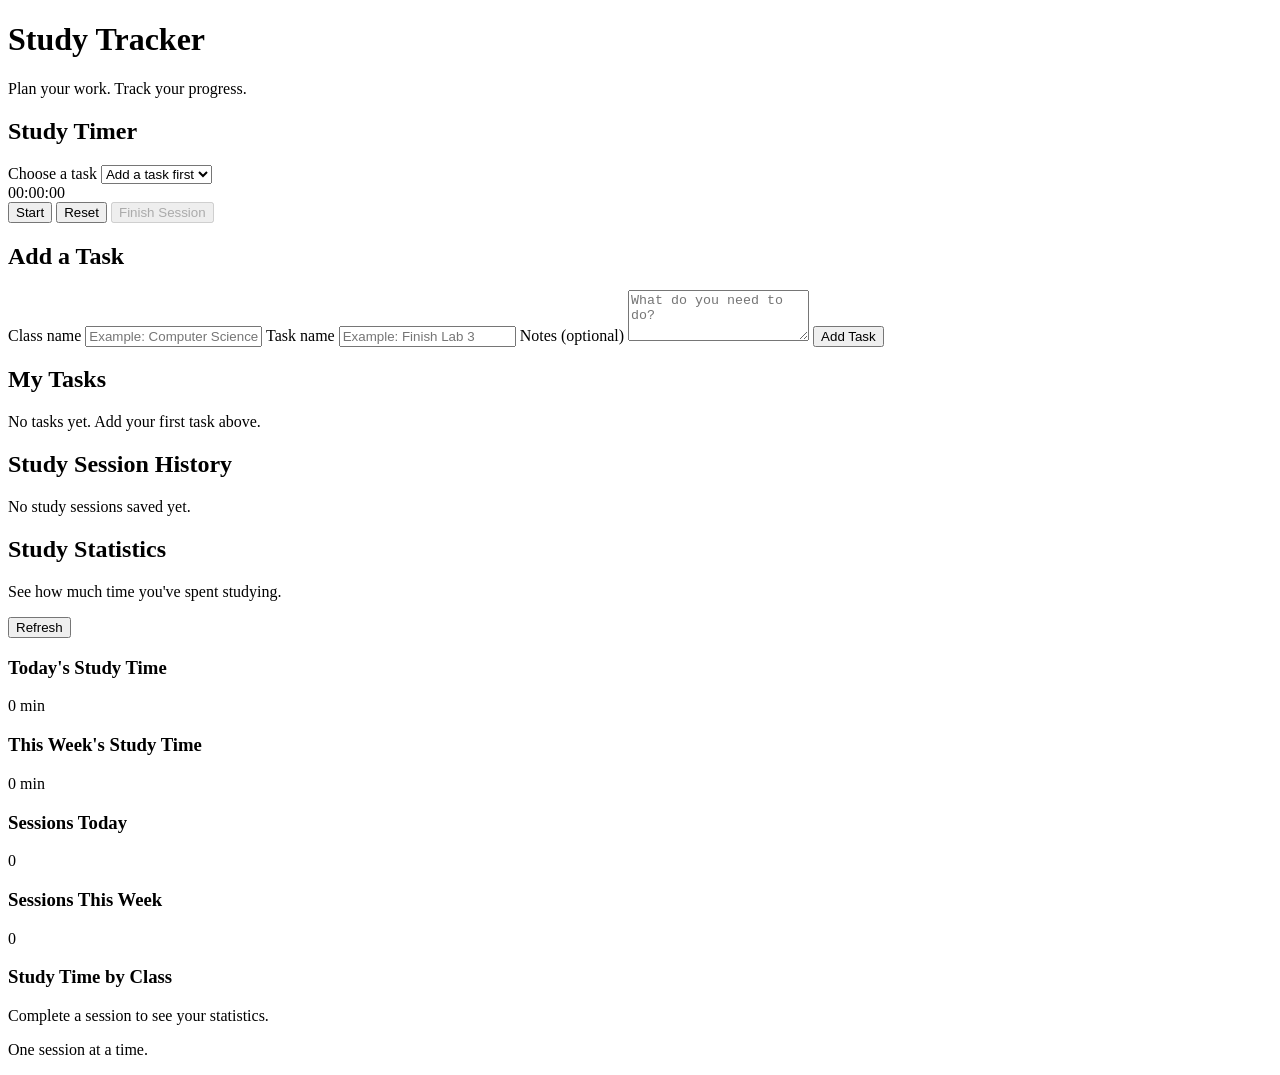
==== index.html @ f6c63bc9 "Add study tracker timer and task features" ====
<!DOCTYPE html>
<html lang="en">
<head>
    <meta charset="UTF-8">
    <meta name="viewport" content="width=device-width, initial-scale=1.0">
    <title>Study Tracker</title>

    <link rel="stylesheet" href="style.css">

    <script src="tasks.js" defer></script>
    <script src="timer.js" defer></script>
    <script src="StudyStats.js" defer></script>
</head>
<body>
    <header class="page-header">
        <h1>Study Tracker</h1>
        <p>Plan your work. Track your progress.</p>
    </header>

    <main class="container">
        <section class="card">
            <h2>Study Timer</h2>

            <label for="sessionTask">Choose a task</label>
            <select id="sessionTask">
                <option value="">Add a task first</option>
            </select>

            <div id="timer" role="timer" aria-live="off">00:00:00</div>

            <div class="button-row">
                <button id="startPause" type="button">Start</button>
                <button id="reset" type="button" class="secondary">Reset</button>
                <button id="finishSession" type="button" class="success" disabled>
                    Finish Session
                </button>
            </div>

            <p id="sessionMessage" class="message" aria-live="polite"></p>
        </section>

        <section class="card">
            <h2>Add a Task</h2>

            <form id="taskForm">
                <label for="className">Class name</label>
                <input
                    id="className"
                    type="text"
                    placeholder="Example: Computer Science I"
                    maxlength="100"
                    required
                >

                <label for="taskName">Task name</label>
                <input
                    id="taskName"
                    type="text"
                    placeholder="Example: Finish Lab 3"
                    maxlength="150"
                    required
                >

                <label for="taskNotes">Notes (optional)</label>
                <textarea
                    id="taskNotes"
                    placeholder="What do you need to do?"
                    maxlength="1000"
                    rows="3"
                ></textarea>

                <button type="submit">Add Task</button>
            </form>
        </section>

        <section class="card">
            <h2>My Tasks</h2>
            <p id="emptyMessage">No tasks yet. Add your first task above.</p>
            <ul id="taskList" class="task-list"></ul>
        </section>

        <section class="card">
            <h2>Study Session History</h2>
            <p id="emptyHistory">No study sessions saved yet.</p>
            <ul id="sessionHistory" class="history-list"></ul>
        </section>

        <section class="card" id="studyStats">
            <div class="section-heading">
                <div>
                    <h2>Study Statistics</h2>
                    <p>See how much time you've spent studying.</p>
                </div>
                <button id="refreshStats" type="button" class="secondary">
                    Refresh
                </button>
            </div>

            <div class="stats-grid">
                <article class="stat-card">
                    <h3>Today's Study Time</h3>
                    <p id="todayTime">0 min</p>
                </article>

                <article class="stat-card">
                    <h3>This Week's Study Time</h3>
                    <p id="weekTime">0 min</p>
                </article>

                <article class="stat-card">
                    <h3>Sessions Today</h3>
                    <p id="todaySessions">0</p>
                </article>

                <article class="stat-card">
                    <h3>Sessions This Week</h3>
                    <p id="weekSessions">0</p>
                </article>
            </div>

            <h3>Study Time by Class</h3>
            <p id="emptyClassStats">Complete a session to see your statistics.</p>
            <ul id="classStats" class="class-stats"></ul>
        </section>
    </main>

    <footer>
        <p>One session at a time.</p>
    </footer>
</body>
</html>
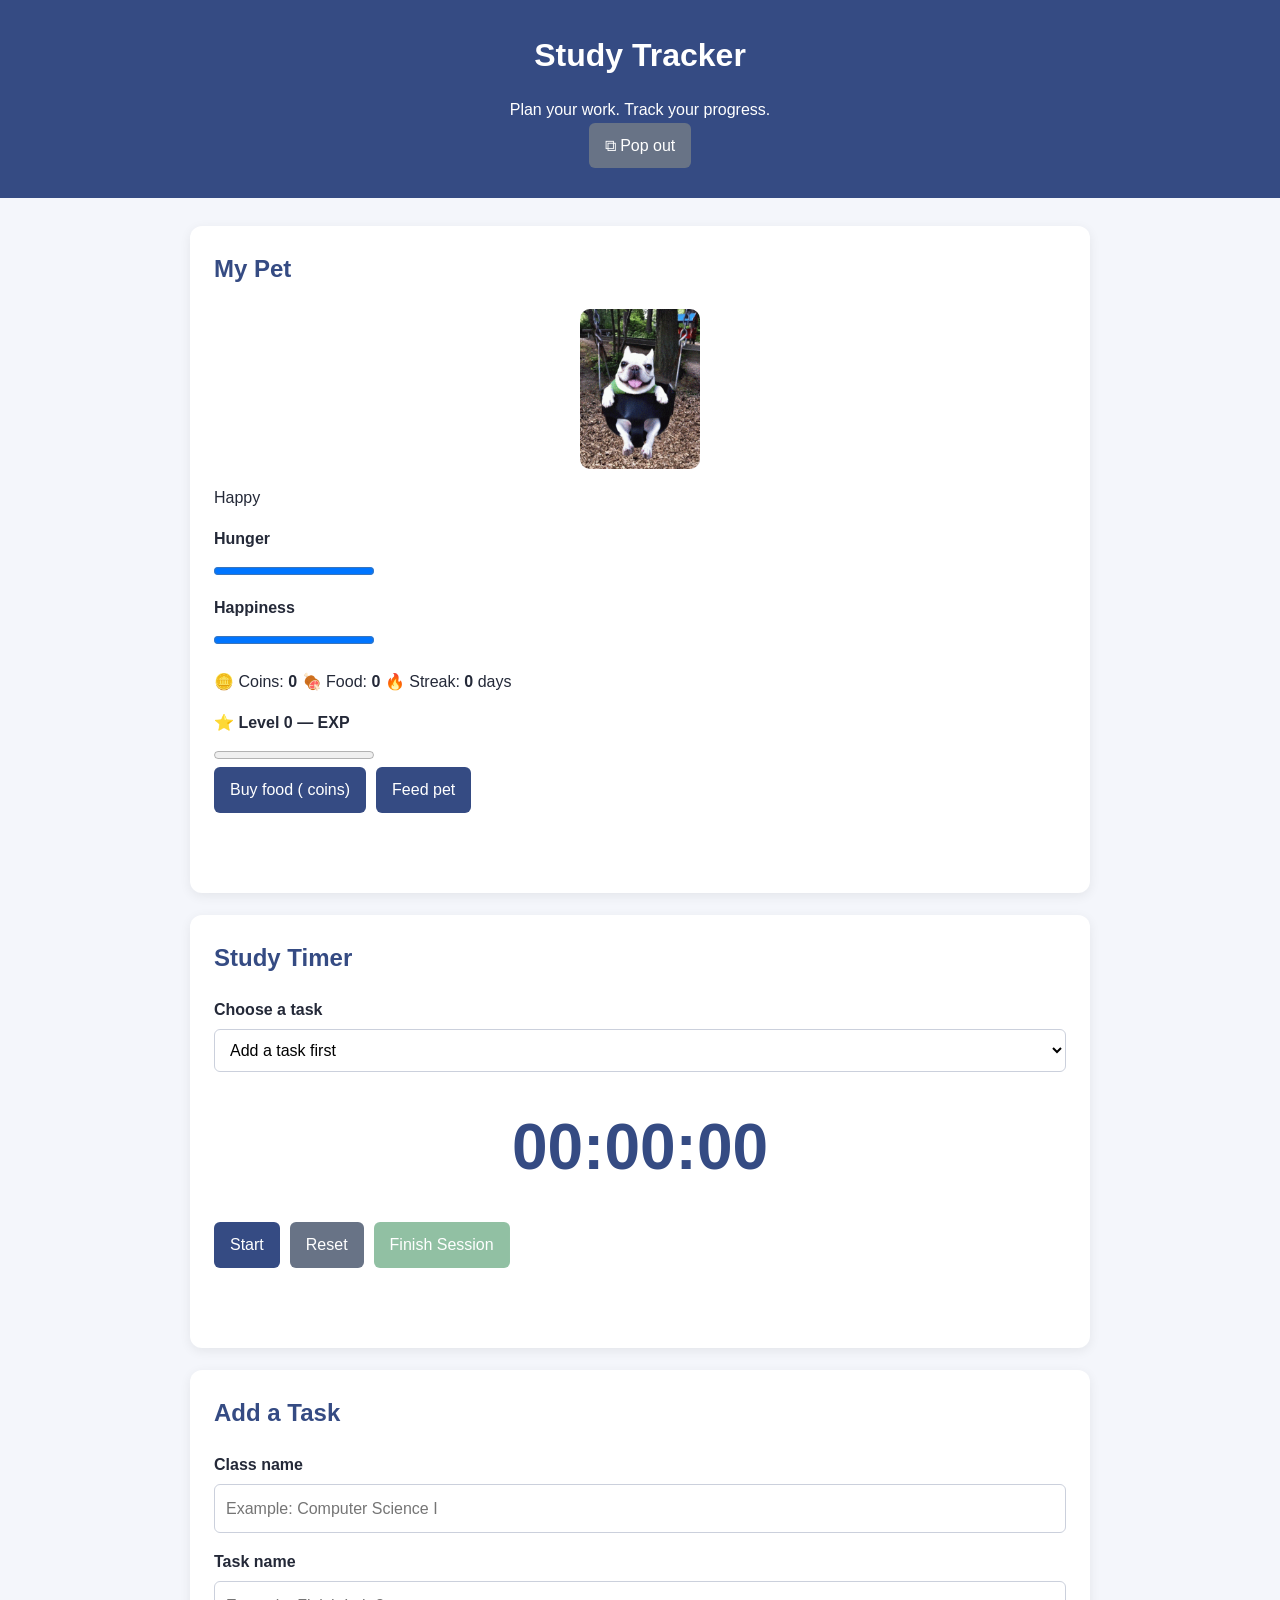
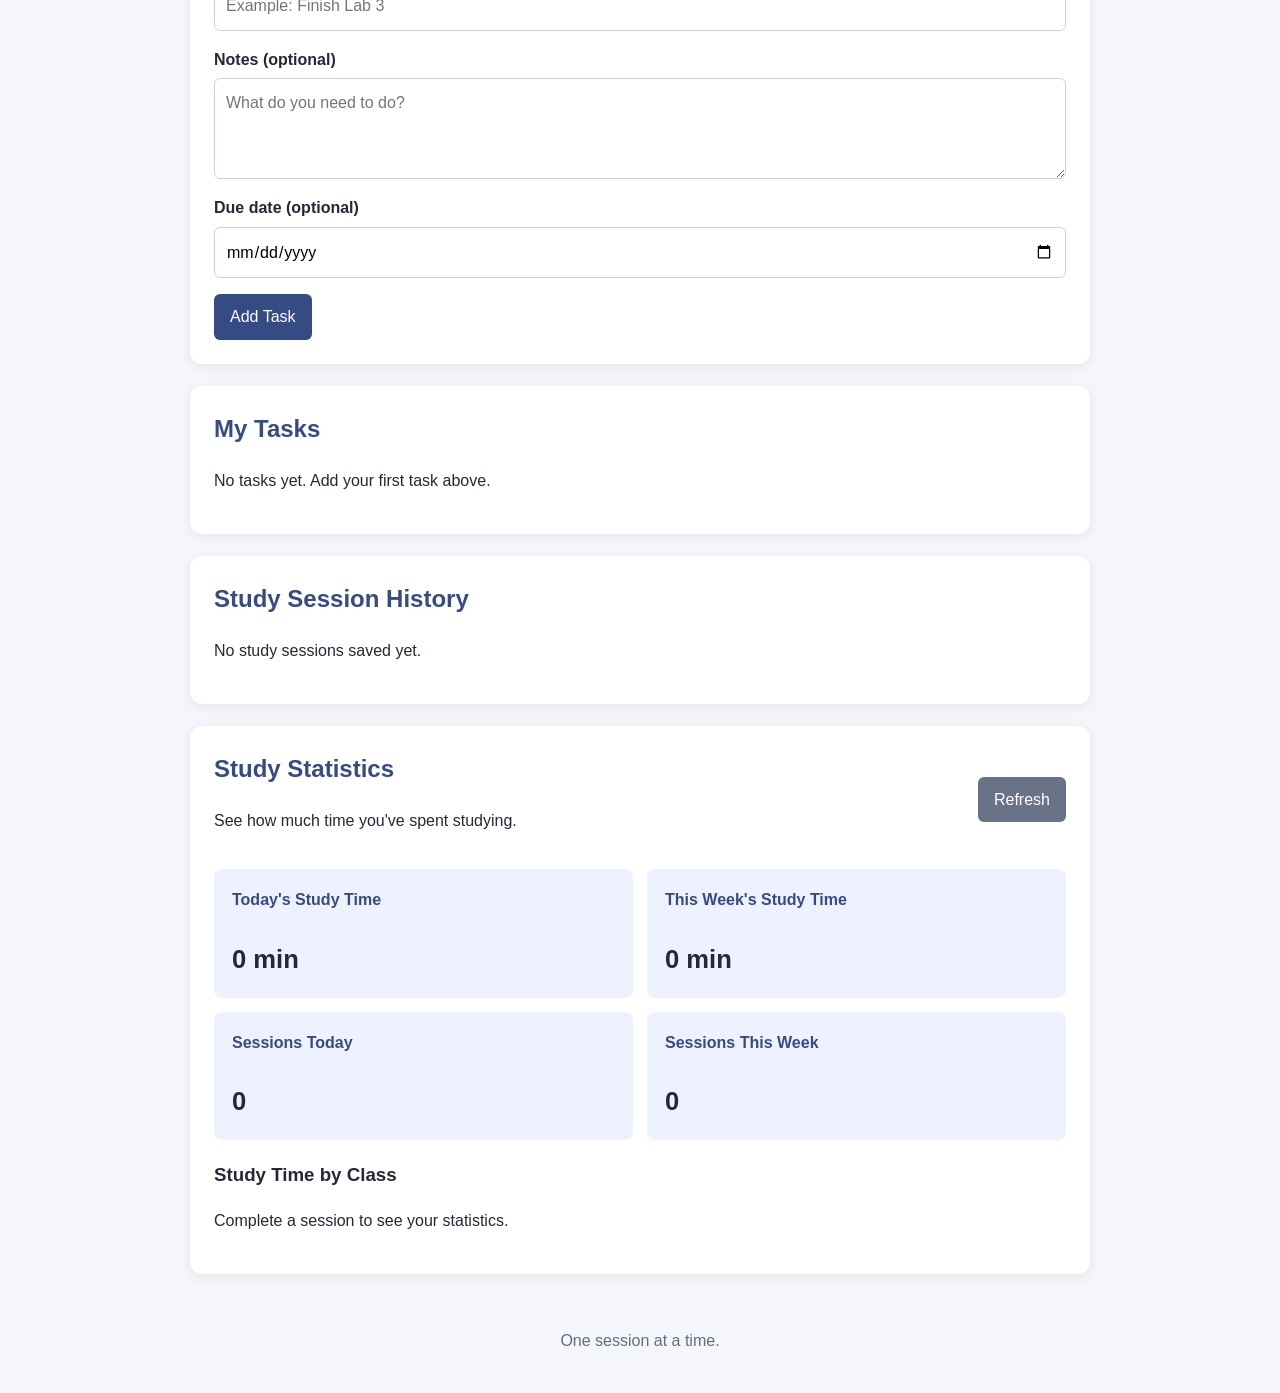
==== commit 83b19feb: "Add hunger/exp stuff and Picture-in-Picture extension Turn StudyPet into a Chrome MV3 extension with" ====
--- a/index.html
+++ b/index.html
@@ -8,17 +8,47 @@
 
     <link rel="stylesheet" href="style.css">
 
+    <script src="storage.js" defer></script>
     <script src="tasks.js" defer></script>
     <script src="timer.js" defer></script>
     <script src="StudyStats.js" defer></script>
+    <script src="popup.js" defer></script>
+    <script src="pip.js" defer></script>
 </head>
 <body>
     <header class="page-header">
         <h1>Study Tracker</h1>
         <p>Plan your work. Track your progress.</p>
+        <button id="popOutButton" type="button" class="secondary">⧉ Pop out</button>
     </header>
 
     <main class="container">
+        <section class="card" id="pet">
+            <h2>My Pet</h2>
+            <img id="pet-sprite" src="pet.png" alt="Your StudyPet">
+            <p id="pet-mood">Happy</p>
+            <label for="hunger-bar">Hunger</label>
+            <progress id="hunger-bar" max="100" value="100"></progress>
+            <label for="happiness-bar">Happiness</label>
+            <progress id="happiness-bar" max="100" value="100"></progress>
+
+            <p class="pet-extras">
+                <span>🪙 Coins: <b id="coins">0</b></span>
+                <span>🍖 Food: <b id="food">0</b></span>
+                <span>🔥 Streak: <b id="streak">0</b> days</span>
+            </p>
+            <label for="exp-bar">⭐ Level <b id="level">0</b> — EXP <span id="exp-text"></span></label>
+            <progress id="exp-bar" max="100" value="0"></progress>
+
+            <div class="button-row pet-actions">
+                <button id="buy-food" type="button">
+                    Buy food (<span id="food-cost"></span> coins)
+                </button>
+                <button id="feed" type="button">Feed pet</button>
+            </div>
+            <p id="message" class="message" role="status"></p>
+        </section>
+
         <section class="card">
             <h2>Study Timer</h2>
 
@@ -69,6 +99,9 @@
                     maxlength="1000"
                     rows="3"
                 ></textarea>
+
+                <label for="taskDueDate">Due date (optional)</label>
+                <input id="taskDueDate" type="date">
 
                 <button type="submit">Add Task</button>
             </form>
--- a/style.css
+++ b/style.css
@@ -0,0 +1,332 @@
+
+* {
+    box-sizing: border-box;
+}
+
+body {
+    margin: 0;
+    font-family: Arial, Helvetica, sans-serif;
+    line-height: 1.6;
+    color: #242938;
+    background: #f4f6fb;
+}
+
+.page-header {
+    padding: 30px 20px;
+    text-align: center;
+    color: white;
+    background: #354b83;
+}
+
+.page-header h1 {
+    margin: 0;
+}
+
+.page-header p {
+    margin-bottom: 0;
+}
+
+.container {
+    width: min(900px, 92%);
+    margin: 28px auto;
+}
+
+.card {
+    margin-bottom: 22px;
+    padding: 24px;
+    border-radius: 12px;
+    background: white;
+    box-shadow: 0 3px 12px rgba(0, 0, 0, 0.07);
+}
+
+.pip-body {
+    margin: 0;
+    overflow-y: auto;
+    background: #f4f6fb;
+}
+
+.pip-body .page-header {
+    padding: 8px 12px;
+}
+
+.pip-body .page-header h1 {
+    font-size: 1.1rem;
+}
+
+.pip-body .page-header p {
+    display: none;
+}
+
+.pip-body .container {
+    width: calc(100% - 16px);
+    margin: 8px auto;
+}
+
+/* Compact pet card pinned to the top so pet, hunger and EXP stay visible. */
+.pip-body #pet {
+    position: sticky;
+    top: 0;
+    z-index: 10;
+    display: grid;
+    grid-template-columns: 84px 1fr;
+    column-gap: 12px;
+    align-items: center;
+    padding: 10px 12px;
+}
+
+.pip-body #pet > * {
+    grid-column: 2;
+    margin: 0;
+}
+
+.pip-body #pet > h2,
+.pip-body #pet > #message:empty {
+    display: none;
+}
+
+.pip-body #pet > #pet-sprite {
+    grid-column: 1;
+    grid-row: 1 / span 5;
+    width: 84px;
+    height: 108px;
+}
+
+.pip-body #pet > .pet-extras,
+.pip-body #pet > label[for="exp-bar"],
+.pip-body #pet > #exp-bar,
+.pip-body #pet > .pet-actions,
+.pip-body #pet > #message {
+    grid-column: 1 / -1;
+}
+
+.pip-body #pet label {
+    margin: 2px 0 0;
+    font-size: 0.8rem;
+}
+
+.pip-body #pet progress {
+    width: 100%;
+}
+
+.pip-body #pet .pet-extras {
+    display: flex;
+    flex-wrap: wrap;
+    gap: 4px 12px;
+    margin-top: 6px;
+    font-size: 0.8rem;
+}
+
+.pip-body #pet .pet-actions {
+    margin-top: 6px;
+}
+
+.pip-placeholder {
+    padding: 16px;
+}
+
+#pet-sprite {
+    display: block;
+    width: 120px;
+    height: 160px;
+    margin: 0 auto 12px;
+    border-radius: 10px;
+    object-fit: cover;
+}
+
+h2 {
+    margin-top: 0;
+    color: #354b83;
+}
+
+label {
+    display: block;
+    margin: 12px 0 6px;
+    font-weight: bold;
+}
+
+input,
+select,
+textarea {
+    display: block;
+    width: 100%;
+    margin-bottom: 16px;
+    padding: 11px;
+    border: 1px solid #cbd0dc;
+    border-radius: 6px;
+    background: white;
+    font: inherit;
+}
+
+textarea {
+    resize: vertical;
+}
+
+button {
+    padding: 10px 16px;
+    border: none;
+    border-radius: 6px;
+    background: #354b83;
+    color: white;
+    font: inherit;
+    cursor: pointer;
+}
+
+button:hover:not(:disabled) {
+    background: #263866;
+}
+
+button:disabled {
+    opacity: 0.5;
+    cursor: not-allowed;
+}
+
+button.secondary {
+    background: #687386;
+}
+
+button.success {
+    background: #26834a;
+}
+
+.button-row {
+    display: flex;
+    flex-wrap: wrap;
+    gap: 10px;
+}
+
+#timer {
+    margin: 24px 0;
+    text-align: center;
+    color: #354b83;
+    font-size: clamp(2.5rem, 8vw, 4rem);
+    font-weight: bold;
+    font-variant-numeric: tabular-nums;
+}
+
+.message {
+    min-height: 24px;
+}
+
+.task-list,
+.history-list,
+.class-stats {
+    margin: 0;
+    padding: 0;
+    list-style: none;
+}
+
+.task-item,
+.history-item,
+.class-stats li {
+    margin-bottom: 10px;
+    padding: 14px;
+    border: 1px solid #e0e4ed;
+    border-radius: 8px;
+    overflow-wrap: anywhere;
+}
+
+.task-title {
+    font-weight: bold;
+}
+
+.task-meta,
+.task-notes,
+.history-meta {
+    color: #646d7d;
+}
+
+.task-meta.overdue {
+    color: #b42318;
+    font-weight: bold;
+    font-size: 0.92rem;
+}
+
+.task-notes {
+    white-space: pre-wrap;
+}
+
+.completed .task-title {
+    color: #737b8a;
+    text-decoration: line-through;
+}
+
+.task-actions {
+    display: flex;
+    flex-wrap: wrap;
+    gap: 8px;
+    margin-top: 12px;
+}
+
+.task-actions button {
+    padding: 7px 12px;
+    font-size: 0.9rem;
+}
+
+.delete-button {
+    background: #b73b43;
+}
+
+.section-heading {
+    display: flex;
+    flex-wrap: wrap;
+    align-items: center;
+    justify-content: space-between;
+    gap: 12px;
+}
+
+.section-heading h2,
+.section-heading p {
+    margin-top: 0;
+}
+
+.stats-grid {
+    display: grid;
+    grid-template-columns: repeat(2, minmax(0, 1fr));
+    gap: 14px;
+    margin: 20px 0;
+}
+
+.stat-card {
+    padding: 18px;
+    border-radius: 8px;
+    background: #eef2ff;
+}
+
+.stat-card h3 {
+    margin-top: 0;
+    font-size: 1rem;
+    color: #354b83;
+}
+
+.stat-card p {
+    margin-bottom: 0;
+    font-size: 1.6rem;
+    font-weight: bold;
+}
+
+.class-stats li {
+    display: flex;
+    justify-content: space-between;
+    gap: 16px;
+}
+
+footer {
+    padding: 10px 20px 24px;
+    text-align: center;
+    color: #646d7d;
+}
+
+@media (max-width: 520px) {
+    .card {
+        padding: 18px;
+    }
+
+    .stats-grid {
+        grid-template-columns: 1fr;
+    }
+
+    .class-stats li {
+        flex-direction: column;
+        gap: 2px;
+    }
+}
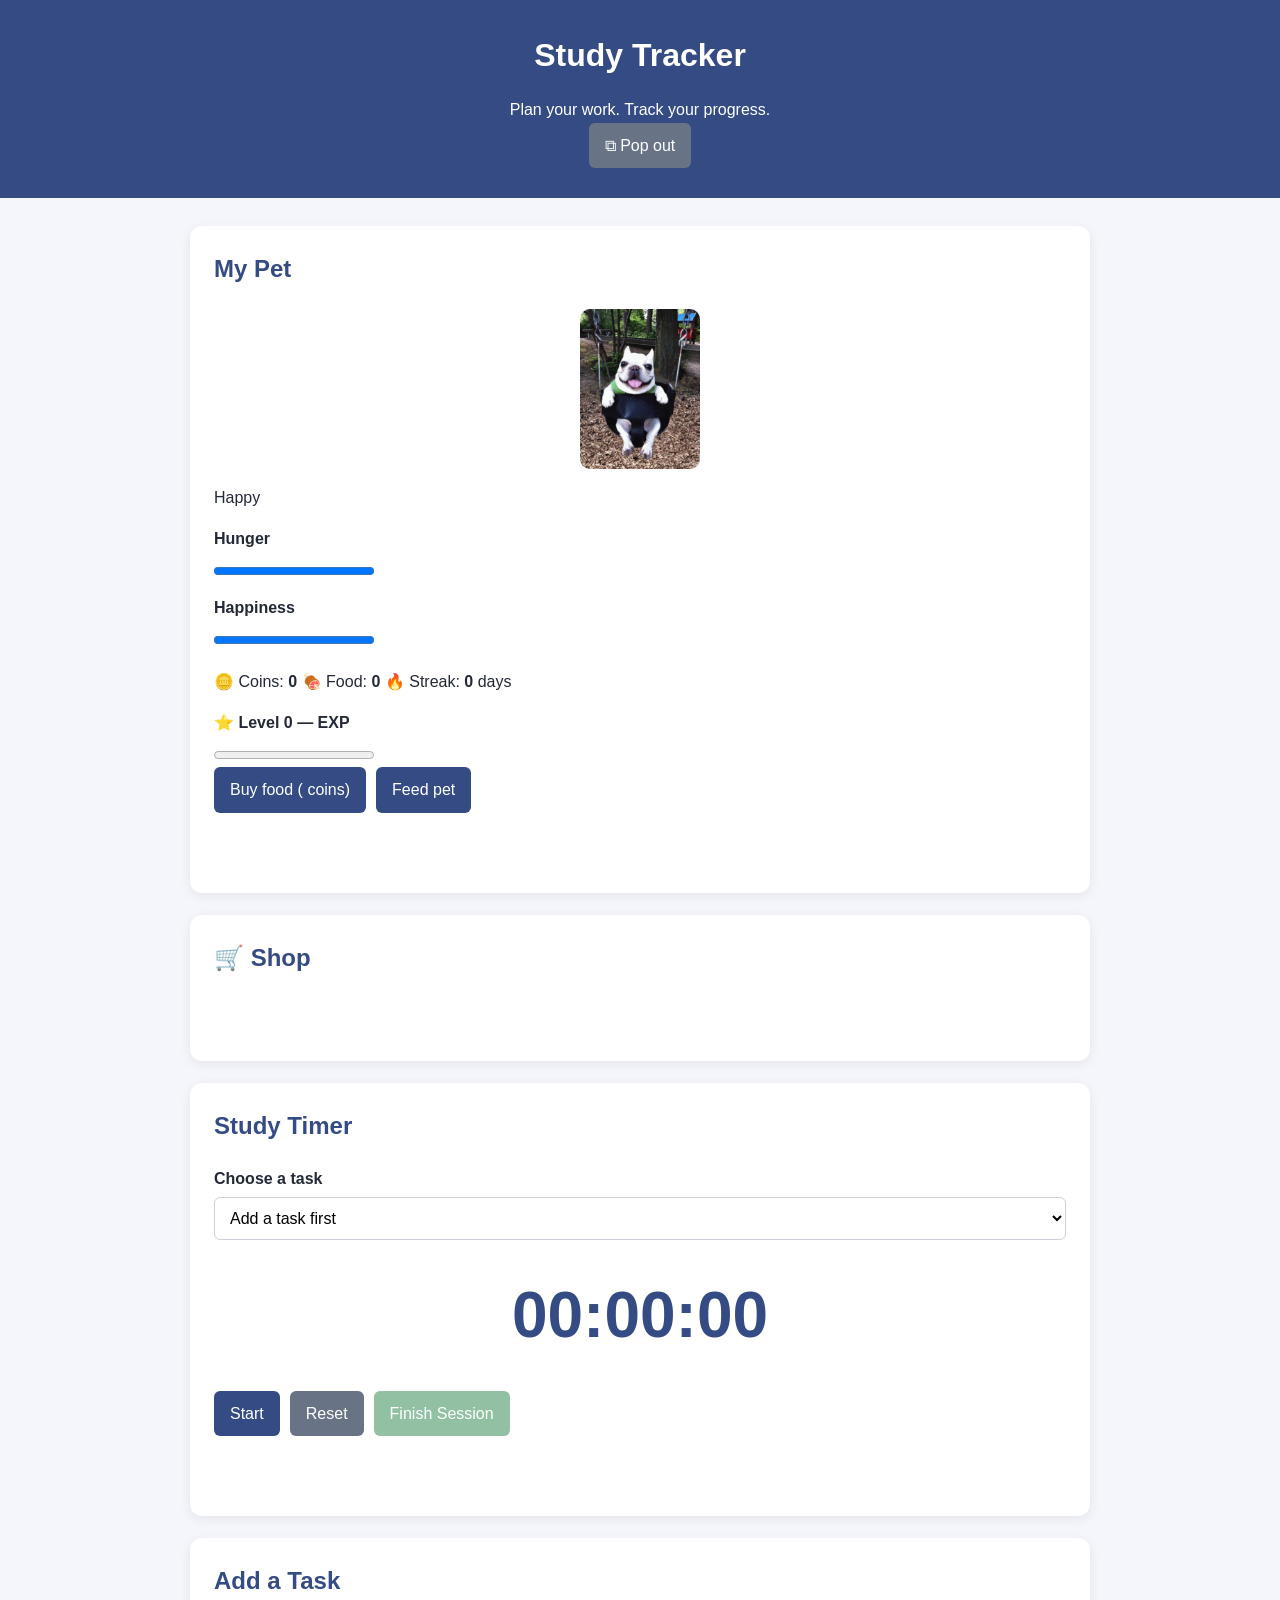
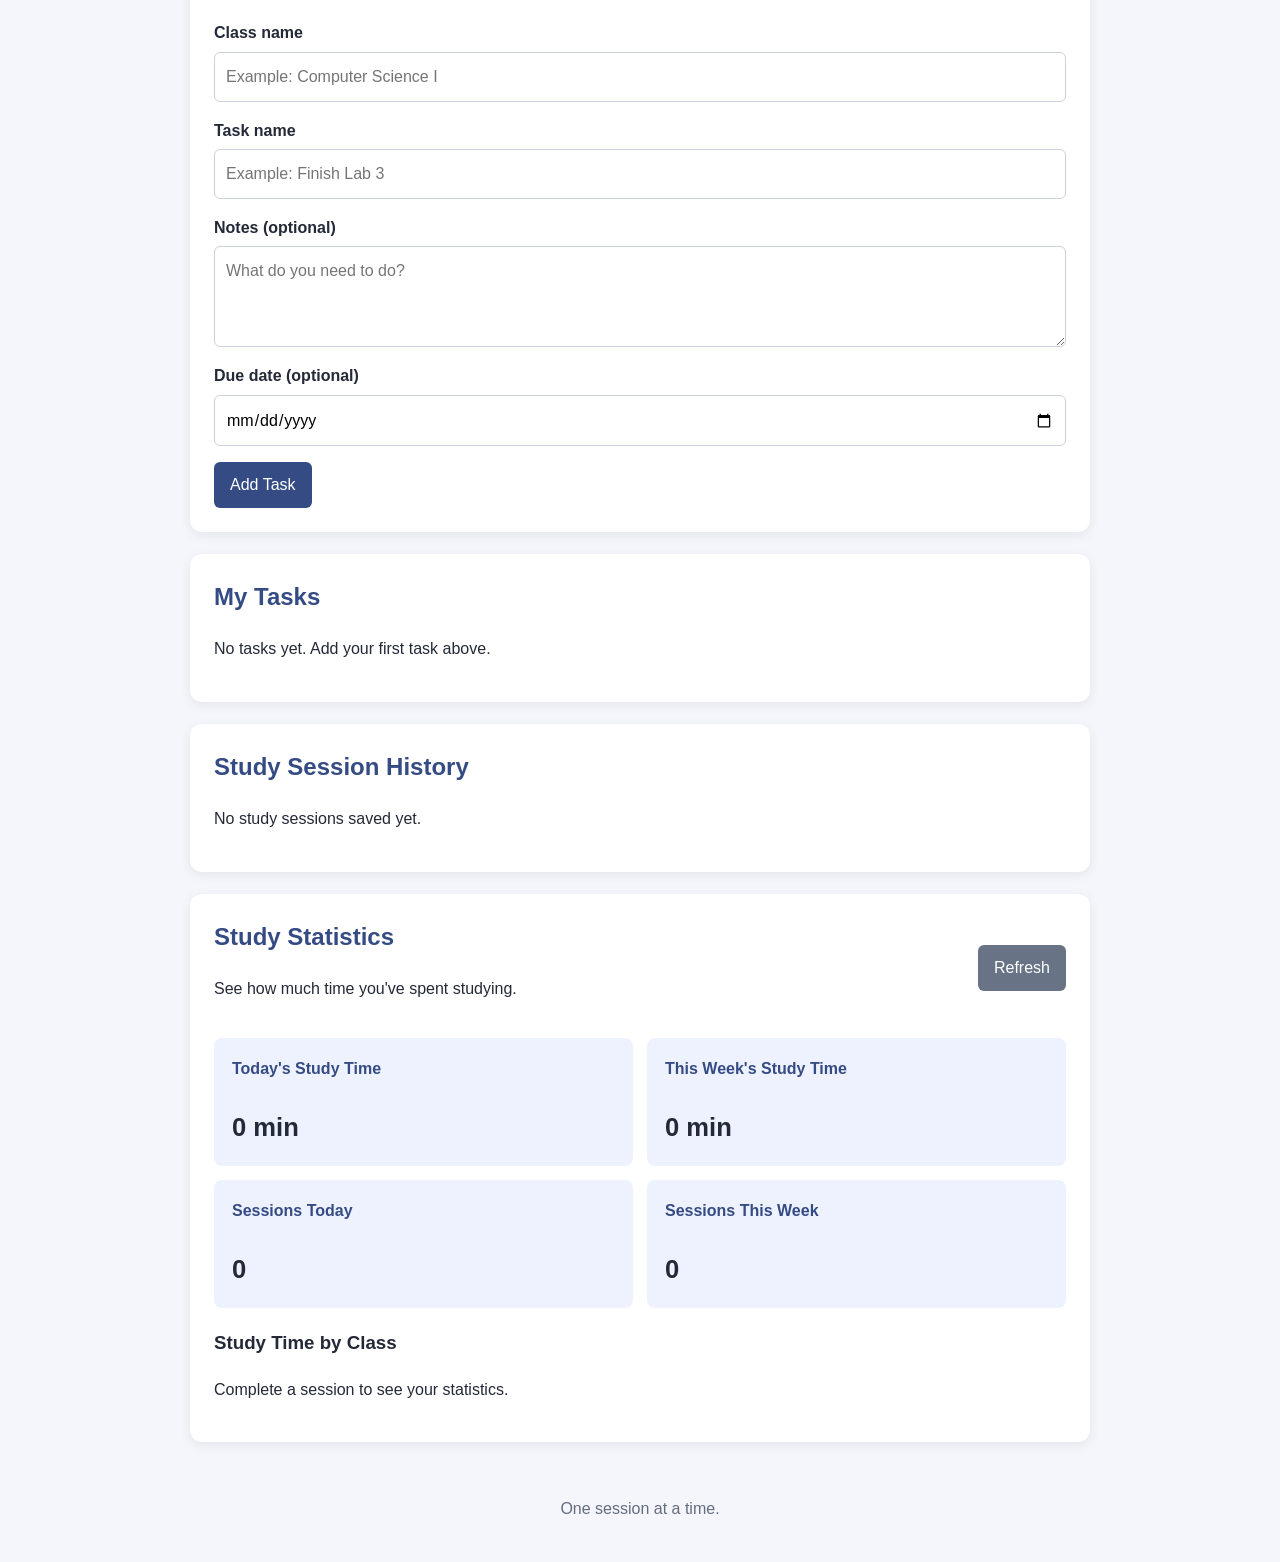
==== commit fbe6f2dd: "pop out tweaks + hunger meter 4 demo and shop that olly did" ====
--- a/index.html
+++ b/index.html
@@ -20,12 +20,16 @@
         <h1>Study Tracker</h1>
         <p>Plan your work. Track your progress.</p>
         <button id="popOutButton" type="button" class="secondary">⧉ Pop out</button>
+        <p id="pipStatus" role="status"></p>
     </header>
 
     <main class="container">
         <section class="card" id="pet">
             <h2>My Pet</h2>
-            <img id="pet-sprite" src="pet.png" alt="Your StudyPet">
+            <div class="pet-picture">
+                <img id="pet-sprite" src="pet.png" alt="Your StudyPet">
+                <span class="pet-accessory" hidden></span>
+            </div>
             <p id="pet-mood">Happy</p>
             <label for="hunger-bar">Hunger</label>
             <progress id="hunger-bar" max="100" value="100"></progress>
@@ -47,6 +51,12 @@
                 <button id="feed" type="button">Feed pet</button>
             </div>
             <p id="message" class="message" role="status"></p>
+        </section>
+
+        <section class="card" id="shop">
+            <h2>🛒 Shop</h2>
+            <ul id="shopList" class="shop-list"></ul>
+            <p id="shopMessage" class="message" role="status"></p>
         </section>
 
         <section class="card">
--- a/style.css
+++ b/style.css
@@ -43,6 +43,43 @@
     margin: 0;
     overflow-y: auto;
     background: #f4f6fb;
+}
+
+.pip-body [hidden] {
+    display: none !important;
+}
+
+.pip-body.pip-compact {
+    overflow: hidden;
+    background: #f4f6fb;
+}
+
+.pip-pet-button {
+    position: relative;
+    width: 100%;
+    height: 100vh;
+    padding: 0;
+    border-radius: 0;
+    background: transparent;
+}
+
+.pip-pet-button:hover:not(:disabled) {
+    background: transparent;
+}
+
+.pip-pet-button img {
+    display: block;
+    width: 100%;
+    height: 100%;
+    object-fit: contain;
+}
+
+.pip-pet-button[hidden] {
+    display: none;
+}
+
+#pipStatus:empty {
+    display: none;
 }
 
 .pip-body .page-header {
@@ -84,11 +121,16 @@
     display: none;
 }
 
-.pip-body #pet > #pet-sprite {
+.pip-body #pet > .pet-picture {
     grid-column: 1;
     grid-row: 1 / span 5;
     width: 84px;
     height: 108px;
+}
+
+.pip-body #pet > .pet-picture #pet-sprite {
+    width: 100%;
+    height: 100%;
 }
 
 .pip-body #pet > .pet-extras,
@@ -124,13 +166,47 @@
     padding: 16px;
 }
 
-#pet-sprite {
-    display: block;
+.pet-picture {
+    position: relative;
     width: 120px;
     height: 160px;
     margin: 0 auto 12px;
+}
+
+#pet-sprite {
+    display: block;
+    width: 100%;
+    height: 100%;
     border-radius: 10px;
     object-fit: cover;
+}
+
+.pet-accessory {
+    position: absolute;
+    top: 4px;
+    right: 4px;
+    padding: 2px 6px;
+    border-radius: 6px;
+    background: white;
+    font-size: 1.4rem;
+    line-height: 1.2;
+}
+
+.shop-list {
+    margin: 0;
+    padding: 0;
+    list-style: none;
+}
+
+.shop-item {
+    display: flex;
+    align-items: center;
+    justify-content: space-between;
+    gap: 12px;
+    margin-bottom: 10px;
+    padding: 12px 14px;
+    border: 1px solid #e0e4ed;
+    border-radius: 8px;
 }
 
 h2 {
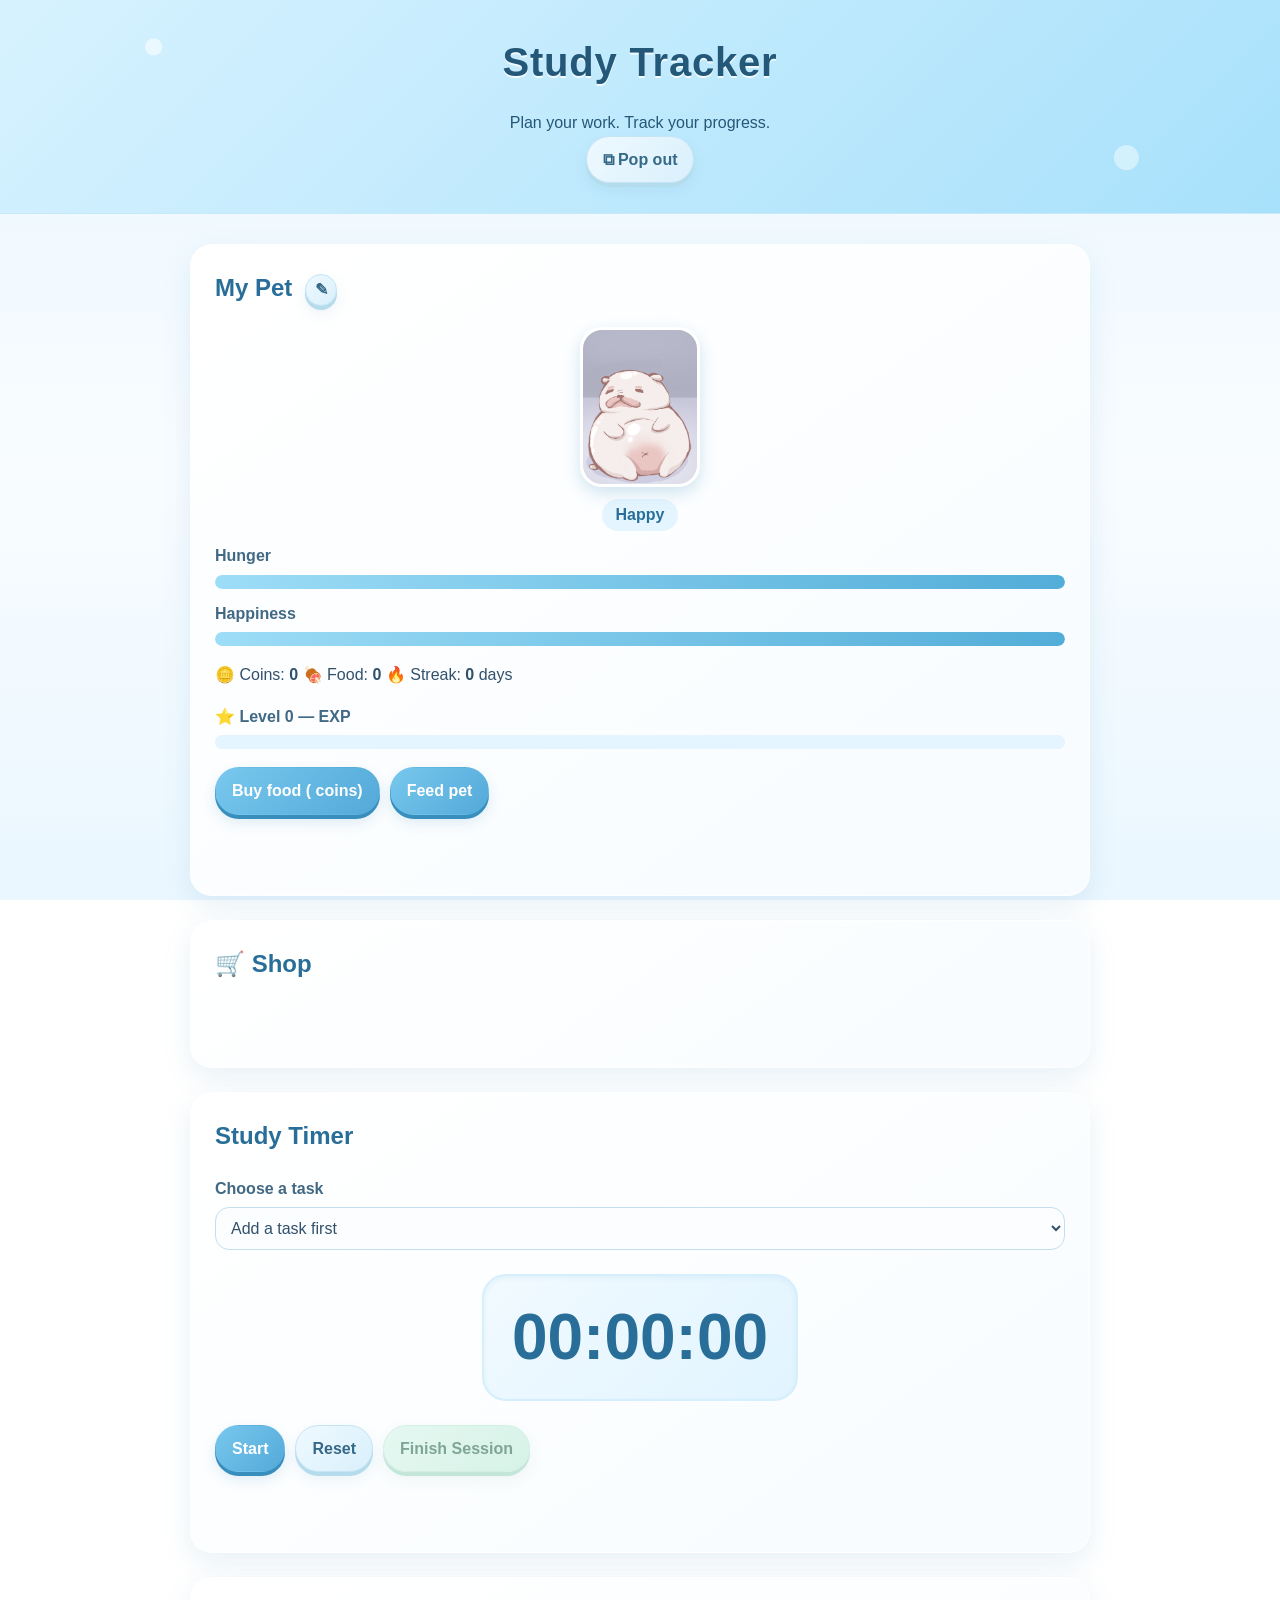
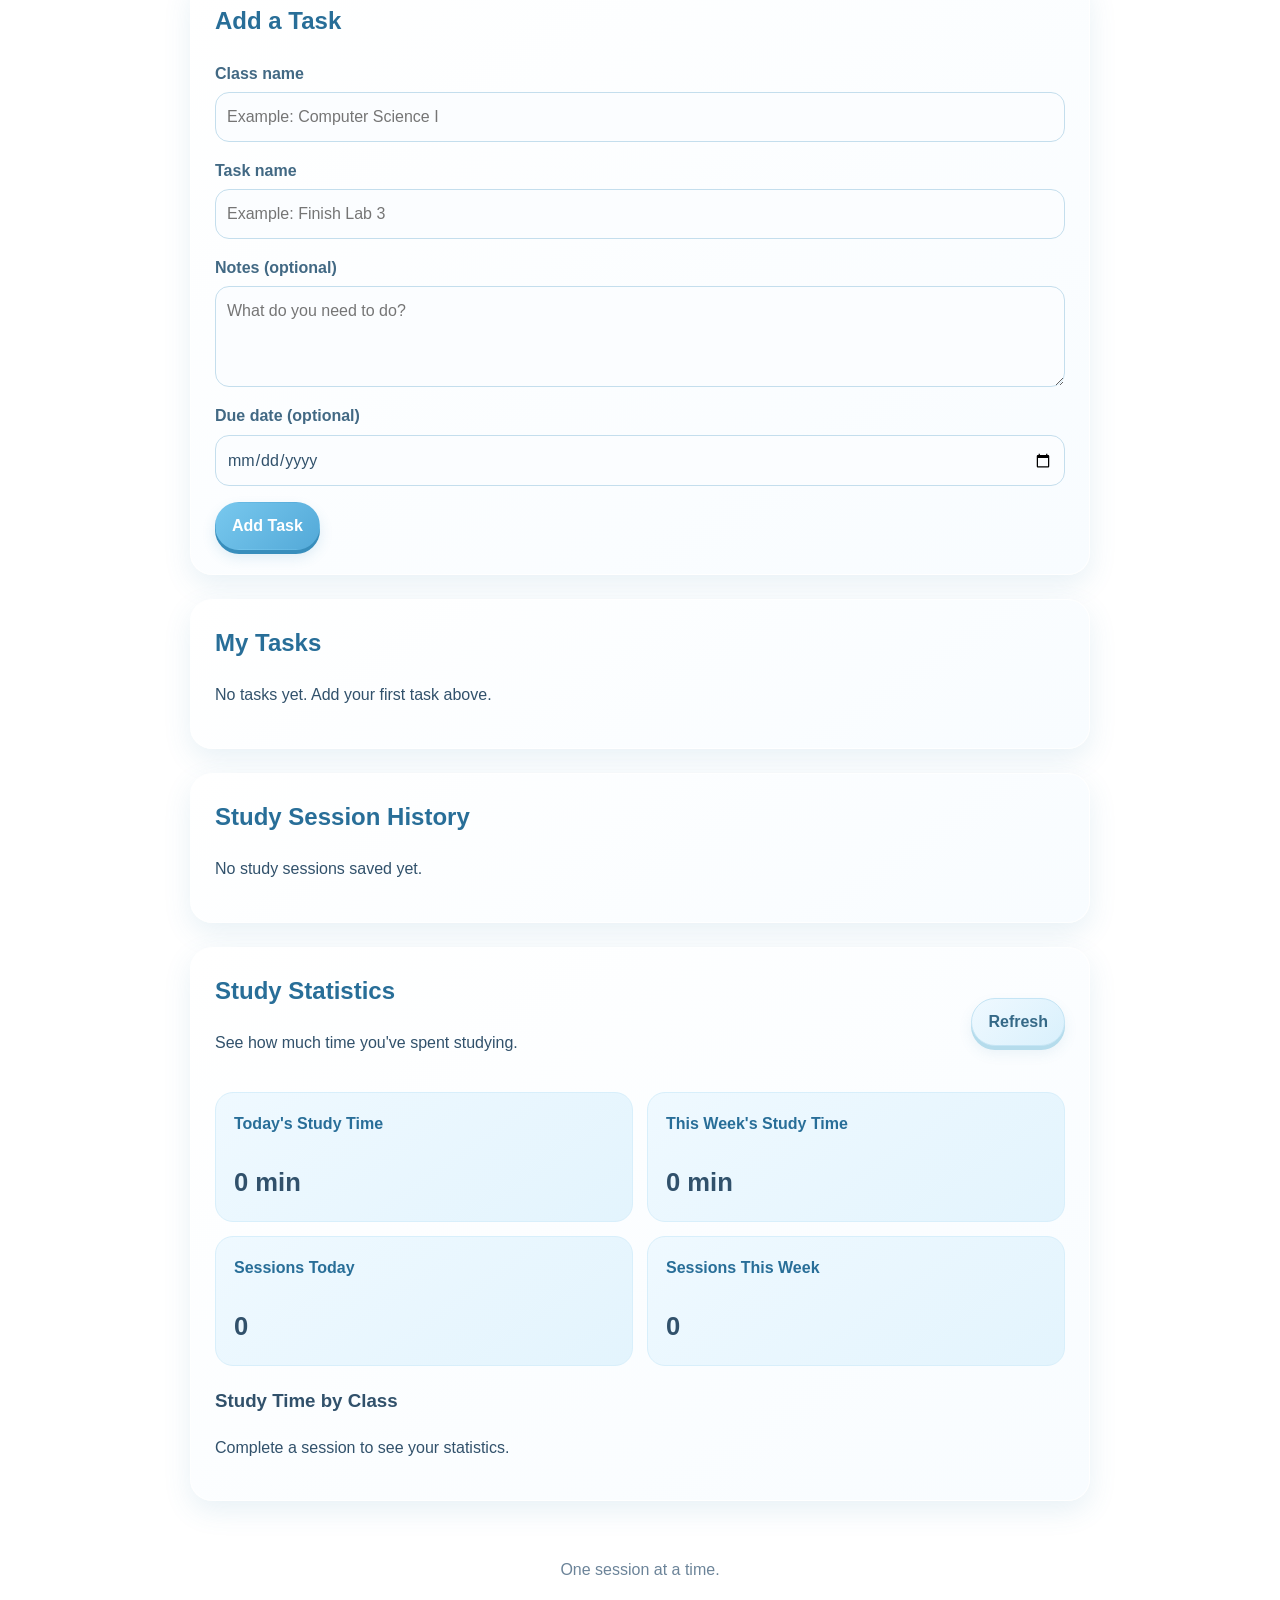
==== commit 632fc99a: "visual overhaul" ====
--- a/index.html
+++ b/index.html
@@ -25,10 +25,19 @@
 
     <main class="container">
         <section class="card" id="pet">
-            <h2>My Pet</h2>
+            <h2>
+                My <span id="pet-name">Pet</span>
+                <button id="edit-pet-name" class="pet-name-edit secondary" type="button"
+                    aria-label="Edit pet name" title="Edit pet name">✎</button>
+            </h2>
+            <form id="pet-name-form" class="pet-name-form" hidden>
+                <input id="pet-name-input" type="text" maxlength="24"
+                    placeholder="Give your pet a name" aria-label="Pet name" required>
+                <button type="submit">Save</button>
+                <button id="cancel-pet-name" class="secondary" type="button">Cancel</button>
+            </form>
             <div class="pet-picture">
-                <img id="pet-sprite" src="pet.png" alt="Your StudyPet">
-                <span class="pet-accessory" hidden></span>
+                <img id="pet-sprite" src="assets/pet.png" alt="Your StudyPet">
             </div>
             <p id="pet-mood">Happy</p>
             <label for="hunger-bar">Hunger</label>
--- a/style.css
+++ b/style.css
@@ -3,23 +3,46 @@
     box-sizing: border-box;
 }
 
+:root {
+    color-scheme: light;
+    --sky-50: #f3faff;
+    --sky-100: #e5f5ff;
+    --sky-200: #ccecff;
+    --sky-300: #a9ddf6;
+    --sky-400: #83c9eb;
+    --sky-500: #5db2dc;
+    --sky-600: #348ab8;
+    --sky-700: #286e98;
+    --ink: #31516b;
+    --muted: #6c8499;
+    --line: #d3eaf7;
+}
+
 body {
     margin: 0;
-    font-family: Arial, Helvetica, sans-serif;
+    font-family: "Trebuchet MS", Arial, sans-serif;
     line-height: 1.6;
-    color: #242938;
-    background: #f4f6fb;
+    color: var(--ink);
+    background: linear-gradient(180deg, #eaf7ff 0%, #f8fcff 52%, #eaf7ff 100%);
+    background-attachment: fixed;
 }
 
 .page-header {
     padding: 30px 20px;
     text-align: center;
-    color: white;
-    background: #354b83;
+    color: #245879;
+    background:
+        radial-gradient(circle at 12% 22%, rgba(255, 255, 255, 0.55) 0 8px, transparent 9px),
+        radial-gradient(circle at 88% 74%, rgba(255, 255, 255, 0.45) 0 12px, transparent 13px),
+        linear-gradient(135deg, #d7f2ff, #a8e1fb);
+    border-bottom: 1px solid #c7e9f9;
 }
 
 .page-header h1 {
     margin: 0;
+    font-size: clamp(1.8rem, 5vw, 2.5rem);
+    letter-spacing: 0.02em;
+    text-shadow: 0 2px 0 rgba(255, 255, 255, 0.75);
 }
 
 .page-header p {
@@ -28,21 +51,22 @@
 
 .container {
     width: min(900px, 92%);
-    margin: 28px auto;
+    margin: 30px auto;
 }
 
 .card {
-    margin-bottom: 22px;
+    margin-bottom: 24px;
     padding: 24px;
-    border-radius: 12px;
-    background: white;
-    box-shadow: 0 3px 12px rgba(0, 0, 0, 0.07);
+    border: 1px solid rgba(255, 255, 255, 0.9);
+    border-radius: 22px;
+    background: linear-gradient(145deg, #ffffff, #f8fcff);
+    box-shadow: 0 10px 28px rgba(69, 139, 177, 0.12);
 }
 
 .pip-body {
     margin: 0;
     overflow-y: auto;
-    background: #f4f6fb;
+    background: var(--sky-50);
 }
 
 .pip-body [hidden] {
@@ -51,7 +75,7 @@
 
 .pip-body.pip-compact {
     overflow: hidden;
-    background: #f4f6fb;
+    background: var(--sky-100);
 }
 
 .pip-pet-button {
@@ -59,12 +83,21 @@
     width: 100%;
     height: 100vh;
     padding: 0;
-    border-radius: 0;
-    background: transparent;
+    overflow: hidden;
+    border-radius: 24px;
+    background-color: transparent;
+    box-shadow: none;
+    transition: none;
 }
 
 .pip-pet-button:hover:not(:disabled) {
-    background: transparent;
+    background-color: transparent;
+    background-image: url("assets/pet_shadow.png"), url("assets/bg.png");
+    background-position: center, center;
+    background-repeat: no-repeat, no-repeat;
+    background-size: 100% 100%, 100% 100%;
+    transform: none;
+    box-shadow: none;
 }
 
 .pip-pet-button img {
@@ -88,6 +121,11 @@
 
 .pip-body .page-header h1 {
     font-size: 1.1rem;
+}
+
+.pip-body #popOutButton:hover:not(:disabled) {
+    background-image: linear-gradient(135deg, #e8f7ff, #d1edfc);
+    color: var(--sky-700);
 }
 
 .pip-body .page-header p {
@@ -105,10 +143,12 @@
     top: 0;
     z-index: 10;
     display: grid;
-    grid-template-columns: 84px 1fr;
+    grid-template-columns: 120px 1fr;
     column-gap: 12px;
     align-items: center;
-    padding: 10px 12px;
+    padding: 12px;
+    border-color: #fff;
+    border-radius: 18px;
 }
 
 .pip-body #pet > * {
@@ -116,16 +156,19 @@
     margin: 0;
 }
 
-.pip-body #pet > h2,
 .pip-body #pet > #message:empty {
     display: none;
+}
+
+.pip-body #pet > h2 {
+    font-size: 1.1rem;
 }
 
 .pip-body #pet > .pet-picture {
     grid-column: 1;
     grid-row: 1 / span 5;
-    width: 84px;
-    height: 108px;
+    width: 120px;
+    height: 160px;
 }
 
 .pip-body #pet > .pet-picture #pet-sprite {
@@ -159,7 +202,7 @@
 }
 
 .pip-body #pet .pet-actions {
-    margin-top: 6px;
+    margin-top: 12px;
 }
 
 .pip-placeholder {
@@ -171,25 +214,35 @@
     width: 120px;
     height: 160px;
     margin: 0 auto 12px;
+    overflow: hidden;
+    border: 3px solid #fff;
+    border-radius: 22px;
+    box-shadow: 0 6px 16px rgba(51, 135, 180, 0.22);
+}
+
+.pet-picture,
+.pip-pet-button {
+    background-image: url("assets/pet_shadow.png"), url("assets/bg.png");
+    background-position: center, center;
+    background-repeat: no-repeat, no-repeat;
+    background-size: 100% 100%, 100% 100%;
 }
 
 #pet-sprite {
     display: block;
     width: 100%;
     height: 100%;
-    border-radius: 10px;
     object-fit: cover;
 }
 
-.pet-accessory {
-    position: absolute;
-    top: 4px;
-    right: 4px;
-    padding: 2px 6px;
-    border-radius: 6px;
-    background: white;
-    font-size: 1.4rem;
-    line-height: 1.2;
+#pet-mood {
+    display: table;
+    margin: 4px auto 12px;
+    padding: 3px 14px;
+    border-radius: 999px;
+    background: var(--sky-100);
+    color: var(--sky-700);
+    font-weight: bold;
 }
 
 .shop-list {
@@ -205,19 +258,60 @@
     gap: 12px;
     margin-bottom: 10px;
     padding: 12px 14px;
-    border: 1px solid #e0e4ed;
-    border-radius: 8px;
+    border: 1px solid var(--line);
+    border-radius: 16px;
+    background: linear-gradient(120deg, #fff, var(--sky-50));
 }
 
 h2 {
     margin-top: 0;
-    color: #354b83;
+    color: var(--sky-700);
+    font-size: 1.5rem;
+}
+
+.pet-name-edit {
+    display: inline-flex;
+    width: 32px;
+    height: 32px;
+    align-items: center;
+    justify-content: center;
+    margin-left: 6px;
+    padding: 0;
+    vertical-align: middle;
+    font-size: 1rem;
+    line-height: 1;
+}
+
+.pet-name-edit[hidden],
+.pet-name-form[hidden] {
+    display: none;
+}
+
+.pet-name-form {
+    display: flex;
+    flex-wrap: wrap;
+    align-items: center;
+    gap: 8px;
+    margin: 0 0 12px;
+}
+
+.pet-name-form input {
+    flex: 1 1 140px;
+    width: auto;
+    min-width: 0;
+    margin-bottom: 0;
+}
+
+.pet-name-form button {
+    padding: 7px 12px;
+    font-size: 0.9rem;
 }
 
 label {
     display: block;
     margin: 12px 0 6px;
     font-weight: bold;
+    color: #426984;
 }
 
 input,
@@ -227,10 +321,21 @@
     width: 100%;
     margin-bottom: 16px;
     padding: 11px;
-    border: 1px solid #cbd0dc;
-    border-radius: 6px;
-    background: white;
+    border: 1px solid #c4deed;
+    border-radius: 14px;
+    background: #fbfdff;
+    color: var(--ink);
     font: inherit;
+    transition: border-color 150ms ease, box-shadow 150ms ease, background-color 150ms ease;
+}
+
+input:focus,
+select:focus,
+textarea:focus {
+    border-color: var(--sky-500);
+    outline: none;
+    background: #fff;
+    box-shadow: 0 0 0 4px rgba(93, 178, 220, 0.18);
 }
 
 textarea {
@@ -239,29 +344,64 @@
 
 button {
     padding: 10px 16px;
-    border: none;
-    border-radius: 6px;
-    background: #354b83;
+    border: 1px solid transparent;
+    border-radius: 999px;
+    background-image: linear-gradient(135deg, #78c8ee, #53a9d8);
     color: white;
     font: inherit;
+    font-weight: bold;
     cursor: pointer;
+    box-shadow: 0 4px 0 #388ebc, 0 7px 14px rgba(52, 138, 184, 0.16);
+    transition: transform 150ms ease, box-shadow 150ms ease, background-image 150ms ease;
 }
 
 button:hover:not(:disabled) {
-    background: #263866;
+    background-image: linear-gradient(135deg, #61b6e2, #3e94c3);
+    transform: translateY(-1px);
+    box-shadow: 0 5px 0 #2f82ae, 0 9px 18px rgba(52, 138, 184, 0.2);
+}
+
+button:active:not(:disabled):not(.pip-pet-button) {
+    transform: translateY(2px);
+    box-shadow: 0 2px 0 #2f82ae, 0 4px 9px rgba(52, 138, 184, 0.14);
+}
+
+button:focus-visible,
+input:focus-visible,
+select:focus-visible,
+textarea:focus-visible {
+    outline: 3px solid #3c96c4;
+    outline-offset: 3px;
 }
 
 button:disabled {
-    opacity: 0.5;
+    opacity: 0.58;
     cursor: not-allowed;
+    box-shadow: none;
 }
 
 button.secondary {
-    background: #687386;
+    border-color: #c5e5f5;
+    background-image: linear-gradient(135deg, #eff9ff, #d9f0fc);
+    color: #356987;
+    box-shadow: 0 4px 0 #b5dcec, 0 7px 14px rgba(69, 139, 177, 0.1);
+}
+
+button.secondary:hover:not(:disabled) {
+    background-image: linear-gradient(135deg, #e8f7ff, #cceafa);
+    box-shadow: 0 5px 0 #a6d5e9, 0 9px 18px rgba(69, 139, 177, 0.14);
 }
 
 button.success {
-    background: #26834a;
+    border-color: #b7e5d2;
+    background-image: linear-gradient(135deg, #d6f5e8, #bcebd7);
+    color: #28664d;
+    box-shadow: 0 4px 0 #9ed7bd, 0 7px 14px rgba(49, 132, 95, 0.12);
+}
+
+button.success:hover:not(:disabled) {
+    background-image: linear-gradient(135deg, #c8efdd, #abe3cc);
+    box-shadow: 0 5px 0 #8dcdae, 0 9px 18px rgba(49, 132, 95, 0.16);
 }
 
 .button-row {
@@ -270,17 +410,58 @@
     gap: 10px;
 }
 
+.pet-actions {
+    margin-top: 18px;
+}
+
+#pet .pet-actions + #message:not(:empty) {
+    margin-top: 24px;
+}
+
 #timer {
-    margin: 24px 0;
+    width: fit-content;
+    margin: 24px auto;
+    padding: 10px 28px;
+    border: 2px solid #d5effc;
+    border-radius: 24px;
     text-align: center;
-    color: #354b83;
+    color: var(--sky-700);
+    background: linear-gradient(135deg, #f1faff, #e1f4ff);
     font-size: clamp(2.5rem, 8vw, 4rem);
     font-weight: bold;
     font-variant-numeric: tabular-nums;
+    box-shadow: inset 0 2px 5px rgba(68, 145, 183, 0.08);
 }
 
 .message {
     min-height: 24px;
+    color: var(--muted);
+}
+
+progress {
+    display: block;
+    width: 100%;
+    height: 14px;
+    overflow: hidden;
+    border: 0;
+    border-radius: 999px;
+    background: var(--sky-100);
+    accent-color: var(--sky-500);
+}
+
+progress::-webkit-progress-bar {
+    border-radius: 999px;
+    background: var(--sky-100);
+}
+
+progress::-webkit-progress-value {
+    border-radius: 999px;
+    background: linear-gradient(90deg, #9dddf7, #52add8);
+}
+
+progress::-moz-progress-bar {
+    border-radius: 999px;
+    background: linear-gradient(90deg, #9dddf7, #52add8);
 }
 
 .task-list,
@@ -296,8 +477,9 @@
 .class-stats li {
     margin-bottom: 10px;
     padding: 14px;
-    border: 1px solid #e0e4ed;
-    border-radius: 8px;
+    border: 1px solid var(--line);
+    border-radius: 16px;
+    background: linear-gradient(125deg, #fff, var(--sky-50));
     overflow-wrap: anywhere;
 }
 
@@ -308,11 +490,11 @@
 .task-meta,
 .task-notes,
 .history-meta {
-    color: #646d7d;
+    color: var(--muted);
 }
 
 .task-meta.overdue {
-    color: #b42318;
+    color: #b64d65;
     font-weight: bold;
     font-size: 0.92rem;
 }
@@ -322,7 +504,7 @@
 }
 
 .completed .task-title {
-    color: #737b8a;
+    color: #8298a9;
     text-decoration: line-through;
 }
 
@@ -339,7 +521,15 @@
 }
 
 .delete-button {
-    background: #b73b43;
+    border-color: #f2c4cb;
+    background-image: linear-gradient(135deg, #f8dce1, #f2c5ce);
+    color: #873d4c;
+    box-shadow: 0 4px 0 #e7aab5, 0 7px 14px rgba(171, 75, 96, 0.12);
+}
+
+.delete-button:hover:not(:disabled) {
+    background-image: linear-gradient(135deg, #f4cbd3, #edb3bf);
+    box-shadow: 0 5px 0 #db98a5, 0 9px 18px rgba(171, 75, 96, 0.16);
 }
 
 .section-heading {
@@ -364,14 +554,15 @@
 
 .stat-card {
     padding: 18px;
-    border-radius: 8px;
-    background: #eef2ff;
+    border: 1px solid #d8effb;
+    border-radius: 18px;
+    background: linear-gradient(145deg, #eff9ff, #e3f4fd);
 }
 
 .stat-card h3 {
     margin-top: 0;
     font-size: 1rem;
-    color: #354b83;
+    color: var(--sky-700);
 }
 
 .stat-card p {
@@ -389,12 +580,13 @@
 footer {
     padding: 10px 20px 24px;
     text-align: center;
-    color: #646d7d;
+    color: var(--muted);
 }
 
 @media (max-width: 520px) {
     .card {
         padding: 18px;
+        border-radius: 18px;
     }
 
     .stats-grid {
